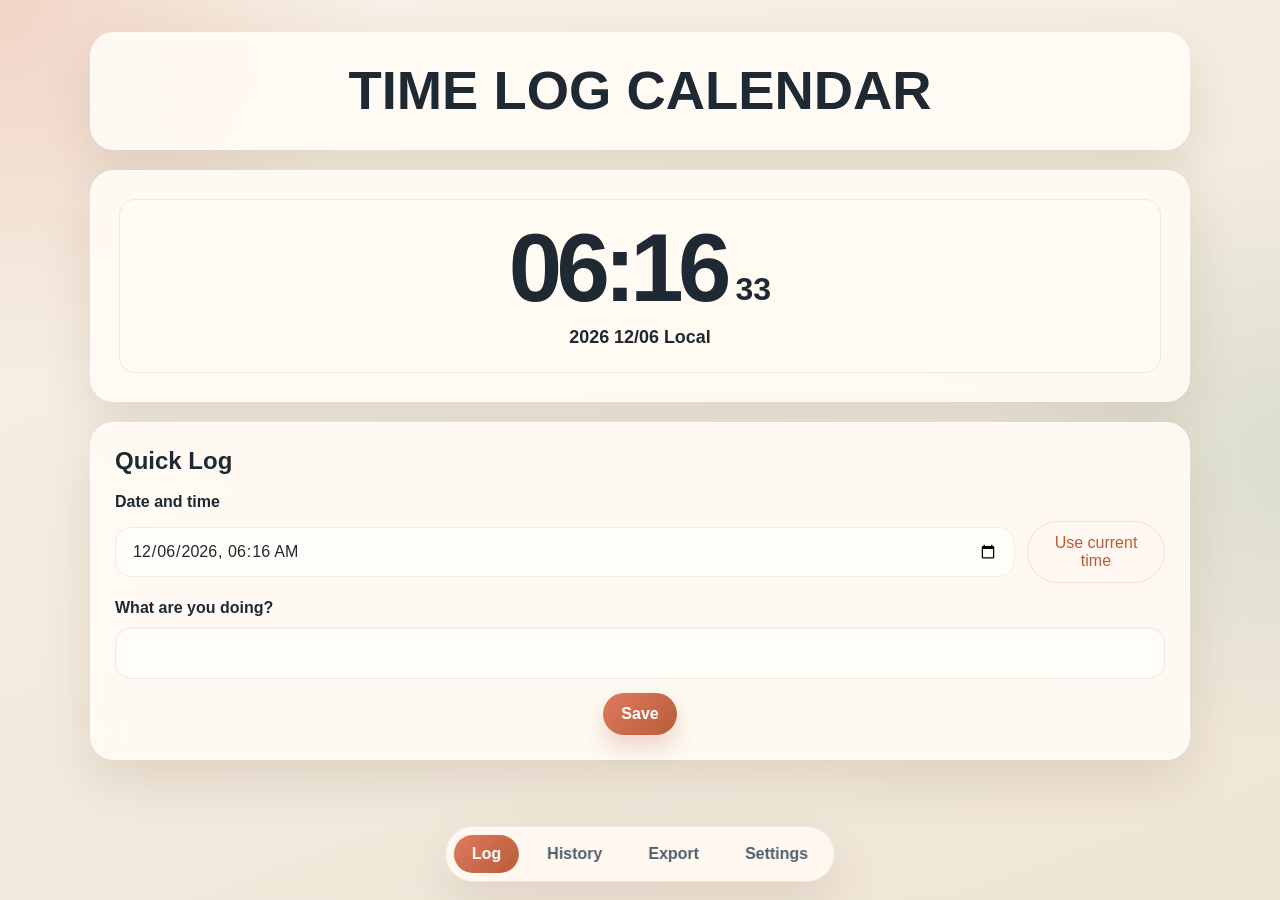
==== index.html @ 007bd1b7 "Move app files to root for GitHub Pages" ====
<!DOCTYPE html>
<html lang="ja">
<head>
  <meta charset="UTF-8">
  <meta name="viewport" content="width=device-width, initial-scale=1.0">
  <title>時間記録カレンダー</title>
  <link rel="stylesheet" href="./styles.css">
</head>
<body>
  <main class="app-shell">
    <section class="title-panel">
      <h1>TIME LOG CALENDAR</h1>
    </section>

    <section class="hero">
      <div class="clock-card" aria-label="この端末の現在日時">
        <div class="clock-main">
          <span id="currentHourMinute" class="clock-main-time">--:--</span>
          <span id="currentSeconds" class="clock-seconds">--</span>
        </div>
        <div class="clock-side">
          <p id="currentMeta" class="clock-meta">---- --/-- -</p>
        </div>
      </div>
    </section>

    <section class="tab-panel">
      <section id="recordTab" class="tab-content" role="tabpanel">
        <section class="panel input-panel">
          <div class="panel-heading">
            <h2 id="recordHeading">かんたん記録</h2>
          </div>
          <div class="manual-time-panel">
            <label id="dateTimeLabel" class="input-label" for="manualDateTimeInput">日時</label>
            <div class="datetime-row">
              <input id="manualDateTimeInput" class="datetime-input" type="datetime-local">
              <button id="useCurrentTimeButton" class="ghost-button" type="button">現在の時刻を取得</button>
            </div>
          </div>
          <label id="activityLabel" class="input-label" for="activityInput">今していること</label>
          <input
            id="activityInput"
            class="activity-input"
            maxlength="280"
            type="text"
          >
          <button id="saveButton" class="primary-button centered-action" type="button">記録する</button>
        </section>
      </section>

      <section id="reviewTab" class="tab-content" role="tabpanel" hidden>
        <section class="panel calendar-panel">
          <div class="calendar-header">
            <h2 id="calendarMonthLabel" class="calendar-inline-title">2026年8月</h2>
            <div class="calendar-month-nav">
              <button id="prevMonthButton" class="ghost-button month-nav-button" type="button" aria-label="前の月">‹</button>
              <button id="nextMonthButton" class="ghost-button month-nav-button" type="button" aria-label="次の月">›</button>
            </div>
          </div>
          <div id="calendarGrid" class="calendar-months"></div>
          <button id="toggleCalendarButton" class="calendar-toggle-button" type="button" aria-expanded="false">カレンダーを開く</button>
        </section>

        <section class="panel detail-panel">
          <div class="panel-heading">
            <h2 id="selectedDateLabel">08/24の記録</h2>
          </div>
          <div id="selectedEntries" class="entries-list">
            <p class="empty-state">まだ表示する記録がありません。</p>
          </div>
        </section>
      </section>

      <section id="textTab" class="tab-content" role="tabpanel" hidden>
        <section class="panel calendar-panel">
          <div class="calendar-header">
            <h2 id="textCalendarMonthLabel" class="calendar-inline-title">2026年8月</h2>
            <div class="calendar-month-nav">
              <button id="textPrevMonthButton" class="ghost-button month-nav-button" type="button" aria-label="前の期間">‹</button>
              <button id="textNextMonthButton" class="ghost-button month-nav-button" type="button" aria-label="次の期間">›</button>
            </div>
          </div>
          <div id="textCalendarGrid" class="calendar-months"></div>
          <button id="textToggleCalendarButton" class="calendar-toggle-button" type="button" aria-expanded="false">カレンダーを開く</button>
        </section>

        <section class="panel export-panel">
          <div class="panel-heading">
            <h2 id="textExportLabel">08/24をテキスト化</h2>
          </div>
          <textarea
            id="textExportOutput"
            class="export-output"
            readonly
            aria-label="テキスト化された記録"
          ></textarea>
          <button id="copyTextButton" class="primary-button centered-action" type="button">コピーする</button>
        </section>
      </section>

      <section id="settingsTab" class="tab-content" role="tabpanel" hidden>
        <section class="panel settings-panel">
          <div class="panel-heading">
            <h2 id="settingsHeading">設定</h2>
          </div>
          <div class="settings-group">
            <p id="languageLabel" class="input-label">言語</p>
            <div class="language-switch" role="group" aria-labelledby="languageLabel">
              <button id="languageJaButton" class="ghost-button language-button" type="button">日本語</button>
              <button id="languageEnButton" class="ghost-button language-button" type="button">English</button>
            </div>
          </div>
        </section>
      </section>
    </section>

    <nav class="bottom-nav" role="tablist" aria-label="記録タブ">
      <button id="recordTabButton" class="tab-button is-active" type="button" role="tab" aria-selected="true">記録</button>
      <button id="reviewTabButton" class="tab-button" type="button" role="tab" aria-selected="false">履歴</button>
      <button id="textTabButton" class="tab-button" type="button" role="tab" aria-selected="false">テキスト化</button>
      <button id="settingsTabButton" class="tab-button" type="button" role="tab" aria-selected="false">設定</button>
    </nav>
  </main>

  <div id="toastContainer" class="toast-container" aria-live="polite" aria-atomic="true"></div>

  <script src="./app.js"></script>
</body>
</html>
---- styles.css ----
:root {
  --bg: #f4efe6;
  --surface: rgba(255, 251, 245, 0.92);
  --surface-strong: #fffaf2;
  --ink: #1f2933;
  --muted: #52606d;
  --accent: #e07a5f;
  --accent-deep: #b85c38;
  --accent-soft: #f6d8c7;
  --line: rgba(31, 41, 51, 0.08);
  --shadow: 0 20px 50px rgba(79, 55, 35, 0.12);
  --radius-lg: 24px;
  --radius-md: 16px;
  --radius-sm: 12px;
  font-family: "Hiragino Sans", "Noto Sans JP", sans-serif;
}

* {
  box-sizing: border-box;
}

body {
  margin: 0;
  min-height: 100vh;
  color: var(--ink);
  background:
    radial-gradient(circle at top left, rgba(224, 122, 95, 0.24), transparent 24%),
    radial-gradient(circle at right, rgba(129, 178, 154, 0.2), transparent 22%),
    linear-gradient(160deg, #f7f1e7 0%, #efe5d6 100%);
}

.app-shell {
  width: min(1100px, calc(100% - 32px));
  margin: 0 auto;
  padding: 32px 0 112px;
  display: grid;
  gap: 20px;
}

.hero,
.panel,
.title-panel {
  background: var(--surface);
  backdrop-filter: blur(16px);
  border: 1px solid rgba(255, 255, 255, 0.5);
  border-radius: var(--radius-lg);
  box-shadow: var(--shadow);
}

.title-panel,
.hero {
  padding: 28px;
}

h1,
h2,
p {
  margin: 0;
}

h1 {
  font-size: clamp(2rem, 5vw, 3.4rem);
  line-height: 1.1;
  margin: 0;
  text-align: center;
}

.clock-card {
  padding: 22px 24px;
  border-radius: var(--radius-md);
  background: var(--surface-strong);
  border: 1px solid var(--line);
  display: flex;
  flex-direction: column;
  align-items: flex-start;
  justify-content: center;
  gap: 12px;
  min-height: 150px;
}

.clock-main {
  display: flex;
  align-items: flex-end;
  justify-content: center;
  gap: 10px;
  min-width: 0;
  width: 100%;
}

.clock-main-time {
  font-size: clamp(3rem, 10vw, 6rem);
  line-height: 0.95;
  font-weight: 800;
  letter-spacing: -0.06em;
}

.clock-seconds {
  font-size: clamp(1rem, 3.3vw, 2rem);
  line-height: 1;
  font-weight: 700;
  color: var(--ink);
  margin-bottom: 0.5rem;
}

.clock-side {
  width: 100%;
}

.clock-meta {
  font-size: clamp(0.98rem, 2vw, 1.12rem);
  line-height: 1.4;
  color: var(--ink);
  font-weight: 700;
  text-align: center;
}

.tab-panel {
  display: grid;
  gap: 14px;
}

.bottom-nav {
  position: fixed;
  left: 50%;
  bottom: 18px;
  transform: translateX(-50%);
  display: inline-flex;
  gap: 10px;
  padding: 8px;
  border-radius: 999px;
  background: rgba(255, 250, 242, 0.9);
  border: 1px solid var(--line);
  box-shadow: var(--shadow);
  z-index: 20;
  backdrop-filter: blur(16px);
}

.tab-button {
  border: none;
  background: transparent;
  color: var(--muted);
  padding: 10px 18px;
  border-radius: 999px;
  font: inherit;
  font-weight: 700;
  cursor: pointer;
}

.tab-button.is-active {
  background: linear-gradient(135deg, var(--accent) 0%, var(--accent-deep) 100%);
  color: #fff;
}

.tab-content {
  display: grid;
  gap: 20px;
}

[hidden] {
  display: none !important;
}

.panel {
  padding: 24px;
}

.panel-heading {
  margin-bottom: 18px;
}

.input-panel {
  display: grid;
}

.input-label {
  display: inline-block;
  margin-bottom: 10px;
  font-weight: 700;
}

.activity-input {
  width: 100%;
  border: 1px solid var(--line);
  border-radius: var(--radius-md);
  background: #fffdf8;
  padding: 16px;
  font: inherit;
  color: var(--ink);
  box-shadow: inset 0 1px 2px rgba(31, 41, 51, 0.06);
}

.manual-time-panel {
  margin-bottom: 16px;
}

.datetime-row {
  display: flex;
  align-items: center;
  gap: 12px;
}

.datetime-input {
  width: 100%;
  border: 1px solid var(--line);
  border-radius: var(--radius-md);
  background: #fffdf8;
  padding: 14px 16px;
  font: inherit;
  color: var(--ink);
  flex: 1 1 auto;
}

.datetime-input:focus {
  outline: 3px solid rgba(224, 122, 95, 0.2);
  border-color: var(--accent);
}

.activity-input:focus {
  outline: 3px solid rgba(224, 122, 95, 0.2);
  border-color: var(--accent);
}

.primary-button,
.ghost-button,
.day-button {
  font: inherit;
  cursor: pointer;
  transition: transform 160ms ease, box-shadow 160ms ease, background 160ms ease;
}

.primary-button,
.ghost-button {
  border-radius: 999px;
  padding: 12px 18px;
  border: none;
}

.primary-button {
  margin-top: 14px;
  background: linear-gradient(135deg, var(--accent) 0%, var(--accent-deep) 100%);
  color: #fff;
  font-weight: 700;
  box-shadow: 0 12px 24px rgba(184, 92, 56, 0.24);
}

.centered-action {
  justify-self: center;
}

.ghost-button {
  background: #fff8f2;
  color: var(--accent-deep);
  border: 1px solid rgba(224, 122, 95, 0.22);
}

.primary-button:hover,
.ghost-button:hover,
.day-button:hover {
  transform: translateY(-1px);
}

.calendar-header {
  display: flex;
  justify-content: space-between;
  align-items: center;
  gap: 12px;
  margin-bottom: 8px;
}

.calendar-inline-title {
  font-size: clamp(1.4rem, 3vw, 2rem);
  font-weight: 800;
}

.calendar-month-nav {
  display: inline-flex;
  gap: 8px;
  align-items: center;
}

.month-nav-button {
  min-width: 44px;
  min-height: 44px;
  padding: 0;
  font-size: 1.4rem;
}

.calendar-toggle-button {
  border: none;
  background: transparent;
  color: var(--muted);
  display: block;
  font: inherit;
  font-weight: 700;
  cursor: pointer;
  margin: 0 auto;
  padding: 4px 8px;
  text-align: center;
}

.calendar-months {
  display: grid;
  gap: 14px;
}

.calendar-month-section {
  display: grid;
  gap: 10px;
}

.weekday-row,
.calendar-grid {
  display: grid;
  grid-template-columns: repeat(7, minmax(0, 1fr));
  gap: 8px;
}

.weekday-row {
  margin-bottom: 10px;
  color: var(--muted);
  font-size: 0.9rem;
  text-align: center;
}

.calendar-grid {
  min-height: 0;
}

.day-button,
.day-placeholder {
  min-height: 58px;
  border-radius: var(--radius-sm);
}

.day-placeholder {
  background: rgba(255, 255, 255, 0.3);
  border: 1px dashed rgba(31, 41, 51, 0.05);
}

.day-button {
  border: 1px solid var(--line);
  background: #fffdf9;
  padding: 8px;
  text-align: left;
  display: flex;
  flex-direction: column;
  justify-content: space-between;
}

.day-button.has-entry {
  background: linear-gradient(180deg, #fff7ef 0%, #fde7d7 100%);
  border-color: rgba(224, 122, 95, 0.35);
}

.day-button.is-selected {
  outline: 3px solid rgba(224, 122, 95, 0.22);
}

.day-number {
  font-size: 1rem;
  font-weight: 700;
}

.entry-count {
  color: var(--accent-deep);
  font-size: 0.82rem;
  font-weight: 700;
}

.entries-list {
  display: grid;
  gap: 12px;
}

.settings-panel,
.settings-group {
  display: grid;
  gap: 16px;
}

.language-switch {
  display: flex;
  gap: 12px;
  flex-wrap: wrap;
}

.language-button.is-active {
  background: linear-gradient(135deg, var(--accent) 0%, var(--accent-deep) 100%);
  color: #fff;
  border-color: transparent;
}

.export-panel {
  display: grid;
  gap: 16px;
}

.export-output {
  width: 100%;
  min-height: 240px;
  border: 1px solid var(--line);
  border-radius: var(--radius-md);
  background: #fffdf8;
  padding: 16px;
  font: inherit;
  color: var(--ink);
  line-height: 1.7;
  resize: vertical;
  box-shadow: inset 0 1px 2px rgba(31, 41, 51, 0.06);
}

.export-output:focus {
  outline: 3px solid rgba(224, 122, 95, 0.2);
  border-color: var(--accent);
}

.entry-card {
  position: relative;
}

.entry-delete {
  position: absolute;
  top: 10px;
  right: 10px;
  width: 32px;
  height: 32px;
  border-radius: 999px;
  border: 1px solid rgba(31, 41, 51, 0.1);
  background: #fff4eb;
  color: var(--accent-deep);
  font: inherit;
  font-weight: 800;
  cursor: pointer;
}

.toast-container {
  position: fixed;
  top: 18px;
  left: 50%;
  transform: translateX(-50%);
  width: min(560px, calc(100% - 24px));
  display: grid;
  gap: 10px;
  z-index: 1000;
  pointer-events: none;
}

.toast {
  padding: 14px 16px;
  border-radius: 16px;
  color: #fff;
  box-shadow: 0 14px 32px rgba(31, 41, 51, 0.18);
  animation: toast-in 180ms ease;
}

.toast.error {
  background: linear-gradient(135deg, #c44536 0%, #8f2d24 100%);
}

.toast.success {
  background: linear-gradient(135deg, #3b7a57 0%, #29533b 100%);
}

.entry-card,
.empty-state {
  border-radius: var(--radius-md);
  padding: 16px;
  background: #fffdf8;
  border: 1px solid var(--line);
}

.entry-time {
  display: inline-block;
  margin-bottom: 8px;
  font-size: 0.88rem;
  font-weight: 700;
  color: var(--accent-deep);
}

.entry-text {
  white-space: pre-wrap;
  line-height: 1.6;
}

@media (max-width: 760px) {
  .app-shell {
    width: min(100% - 20px, 100%);
    padding-top: 20px;
  }

  .hero,
  .panel,
  .title-panel {
    padding: 18px;
  }

  .calendar-header {
    flex-direction: row;
    align-items: center;
  }

  .clock-card {
    min-height: auto;
  }

  .clock-main,
  .clock-side {
    width: 100%;
  }

  .datetime-row {
    flex-direction: column;
    align-items: stretch;
  }

  .bottom-nav {
    width: calc(100% - 24px);
    justify-content: center;
    bottom: 12px;
    gap: 6px;
    flex-wrap: wrap;
  }

  .clock-main {
    padding-bottom: 4px;
  }

  .clock-side {
    padding-top: 0;
  }

  .calendar-grid {
    min-height: auto;
  }

  .day-button,
  .day-placeholder {
    min-height: 56px;
  }
}

@keyframes toast-in {
  from {
    opacity: 0;
    transform: translateY(-8px);
  }

  to {
    opacity: 1;
    transform: translateY(0);
  }
}
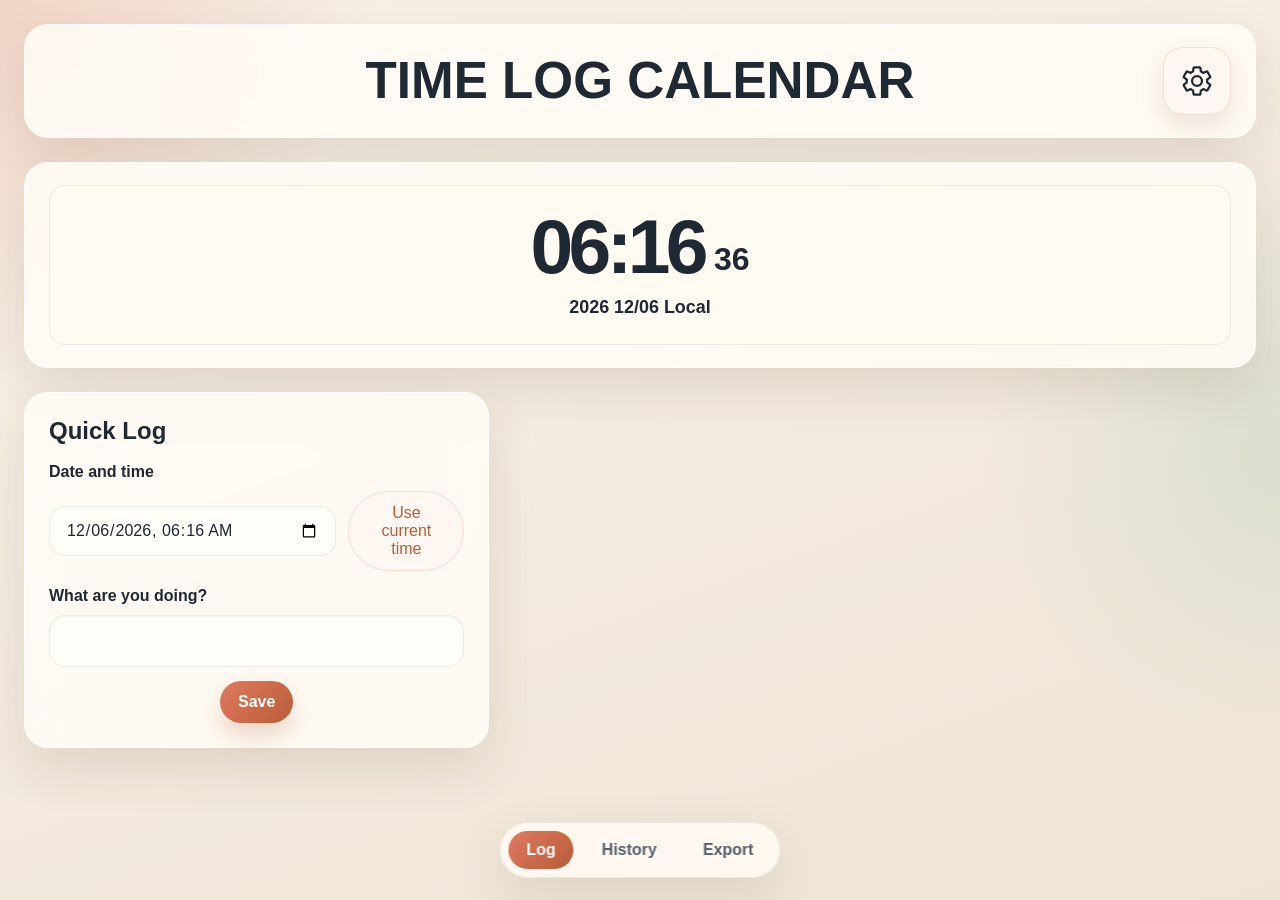
==== commit 2ab7362c: "Update layout" ====
--- a/index.html
+++ b/index.html
@@ -9,10 +9,17 @@
 <body>
   <main class="app-shell">
     <section class="title-panel">
-      <h1>TIME LOG CALENDAR</h1>
+      <div class="title-bar">
+        <h1>TIME LOG CALENDAR</h1>
+        <button id="settingsIconButton" class="icon-button" type="button" aria-label="設定">
+          <svg viewBox="0 0 24 24" aria-hidden="true">
+            <path d="M19.14 12.94c.04-.31.06-.63.06-.94s-.02-.63-.06-.94l2.03-1.58a.5.5 0 0 0 .12-.64l-1.92-3.32a.5.5 0 0 0-.6-.22l-2.39.96a7.2 7.2 0 0 0-1.63-.94l-.36-2.54a.5.5 0 0 0-.5-.42h-3.84a.5.5 0 0 0-.5.42l-.36 2.54c-.58.22-1.13.53-1.63.94l-2.39-.96a.5.5 0 0 0-.6.22L2.65 8.84a.5.5 0 0 0 .12.64L4.8 11.06c-.04.31-.06.63-.06.94s.02.63.06.94l-2.03 1.58a.5.5 0 0 0-.12.64l1.92 3.32a.5.5 0 0 0 .6.22l2.39-.96c.5.41 1.05.72 1.63.94l.36 2.54a.5.5 0 0 0 .5.42h3.84a.5.5 0 0 0 .5-.42l.36-2.54c.58-.22 1.13-.53 1.63-.94l2.39.96a.5.5 0 0 0 .6-.22l1.92-3.32a.5.5 0 0 0-.12-.64zM12 15.5A3.5 3.5 0 1 1 12 8.5a3.5 3.5 0 0 1 0 7z"/>
+          </svg>
+        </button>
+      </div>
     </section>
 
-    <section class="hero">
+    <section id="heroSection" class="hero">
       <div class="clock-card" aria-label="この端末の現在日時">
         <div class="clock-main">
           <span id="currentHourMinute" class="clock-main-time">--:--</span>
@@ -118,7 +125,6 @@
       <button id="recordTabButton" class="tab-button is-active" type="button" role="tab" aria-selected="true">記録</button>
       <button id="reviewTabButton" class="tab-button" type="button" role="tab" aria-selected="false">履歴</button>
       <button id="textTabButton" class="tab-button" type="button" role="tab" aria-selected="false">テキスト化</button>
-      <button id="settingsTabButton" class="tab-button" type="button" role="tab" aria-selected="false">設定</button>
     </nav>
   </main>
 
--- a/styles.css
+++ b/styles.css
@@ -52,6 +52,14 @@
   padding: 28px;
 }
 
+.title-bar {
+  position: relative;
+  display: flex;
+  align-items: center;
+  justify-content: center;
+  min-height: 62px;
+}
+
 h1,
 h2,
 p {
@@ -63,6 +71,35 @@
   line-height: 1.1;
   margin: 0;
   text-align: center;
+  width: 100%;
+  padding-inline: 88px;
+}
+
+.icon-button {
+  position: absolute;
+  top: 0;
+  right: 0;
+  width: 62px;
+  height: 62px;
+  display: inline-flex;
+  align-items: center;
+  justify-content: center;
+  border: 1px solid rgba(224, 122, 95, 0.22);
+  border-radius: 20px;
+  background: #fff8f2;
+  color: var(--ink);
+  cursor: pointer;
+  box-shadow: 0 10px 24px rgba(79, 55, 35, 0.12);
+}
+
+.icon-button svg {
+  width: 34px;
+  height: 34px;
+  fill: none;
+  stroke: currentColor;
+  stroke-width: 1.6;
+  stroke-linecap: round;
+  stroke-linejoin: round;
 }
 
 .clock-card {
@@ -482,7 +519,83 @@
   line-height: 1.6;
 }
 
-@media (max-width: 760px) {
+@media (orientation: landscape) {
+  .app-shell {
+    width: min(1280px, calc(100% - 48px));
+    padding-top: 24px;
+    gap: 24px;
+  }
+
+  .tab-panel {
+    justify-items: start;
+  }
+
+  .title-panel,
+  .hero {
+    padding: 22px 24px;
+  }
+
+  h1 {
+    font-size: clamp(2.4rem, 4vw, 4.6rem);
+    padding-inline: 96px;
+  }
+
+  .icon-button {
+    width: 68px;
+    height: 68px;
+  }
+
+  .title-bar {
+    min-height: 68px;
+  }
+
+  .clock-card {
+    min-height: 0;
+    padding: 24px 28px;
+  }
+
+  .clock-main-time {
+    font-size: clamp(4rem, 6vw, 5.8rem);
+  }
+
+  #recordTab,
+  #settingsTab {
+    max-width: 780px;
+    margin: 0;
+    justify-self: start;
+  }
+
+  #reviewTab,
+  #textTab {
+    grid-template-columns: minmax(380px, 460px) minmax(0, 1fr);
+    align-items: start;
+  }
+
+  #reviewTab .calendar-panel,
+  #textTab .calendar-panel {
+    position: sticky;
+    top: 24px;
+  }
+
+  .calendar-grid {
+    gap: 10px;
+  }
+
+  .day-button,
+  .day-placeholder {
+    min-height: 72px;
+  }
+
+  .export-output {
+    min-height: 420px;
+  }
+
+  .bottom-nav {
+    bottom: 22px;
+  }
+}
+
+@media (orientation: portrait) {
   .app-shell {
     width: min(100% - 20px, 100%);
     padding-top: 20px;
@@ -492,6 +605,25 @@
   .panel,
   .title-panel {
     padding: 18px;
+  }
+
+  .title-bar {
+    min-height: 52px;
+  }
+
+  .icon-button {
+    width: 52px;
+    height: 52px;
+    border-radius: 16px;
+  }
+
+  .icon-button svg {
+    width: 28px;
+    height: 28px;
+  }
+
+  h1 {
+    padding-inline: 64px;
   }
 
   .calendar-header {
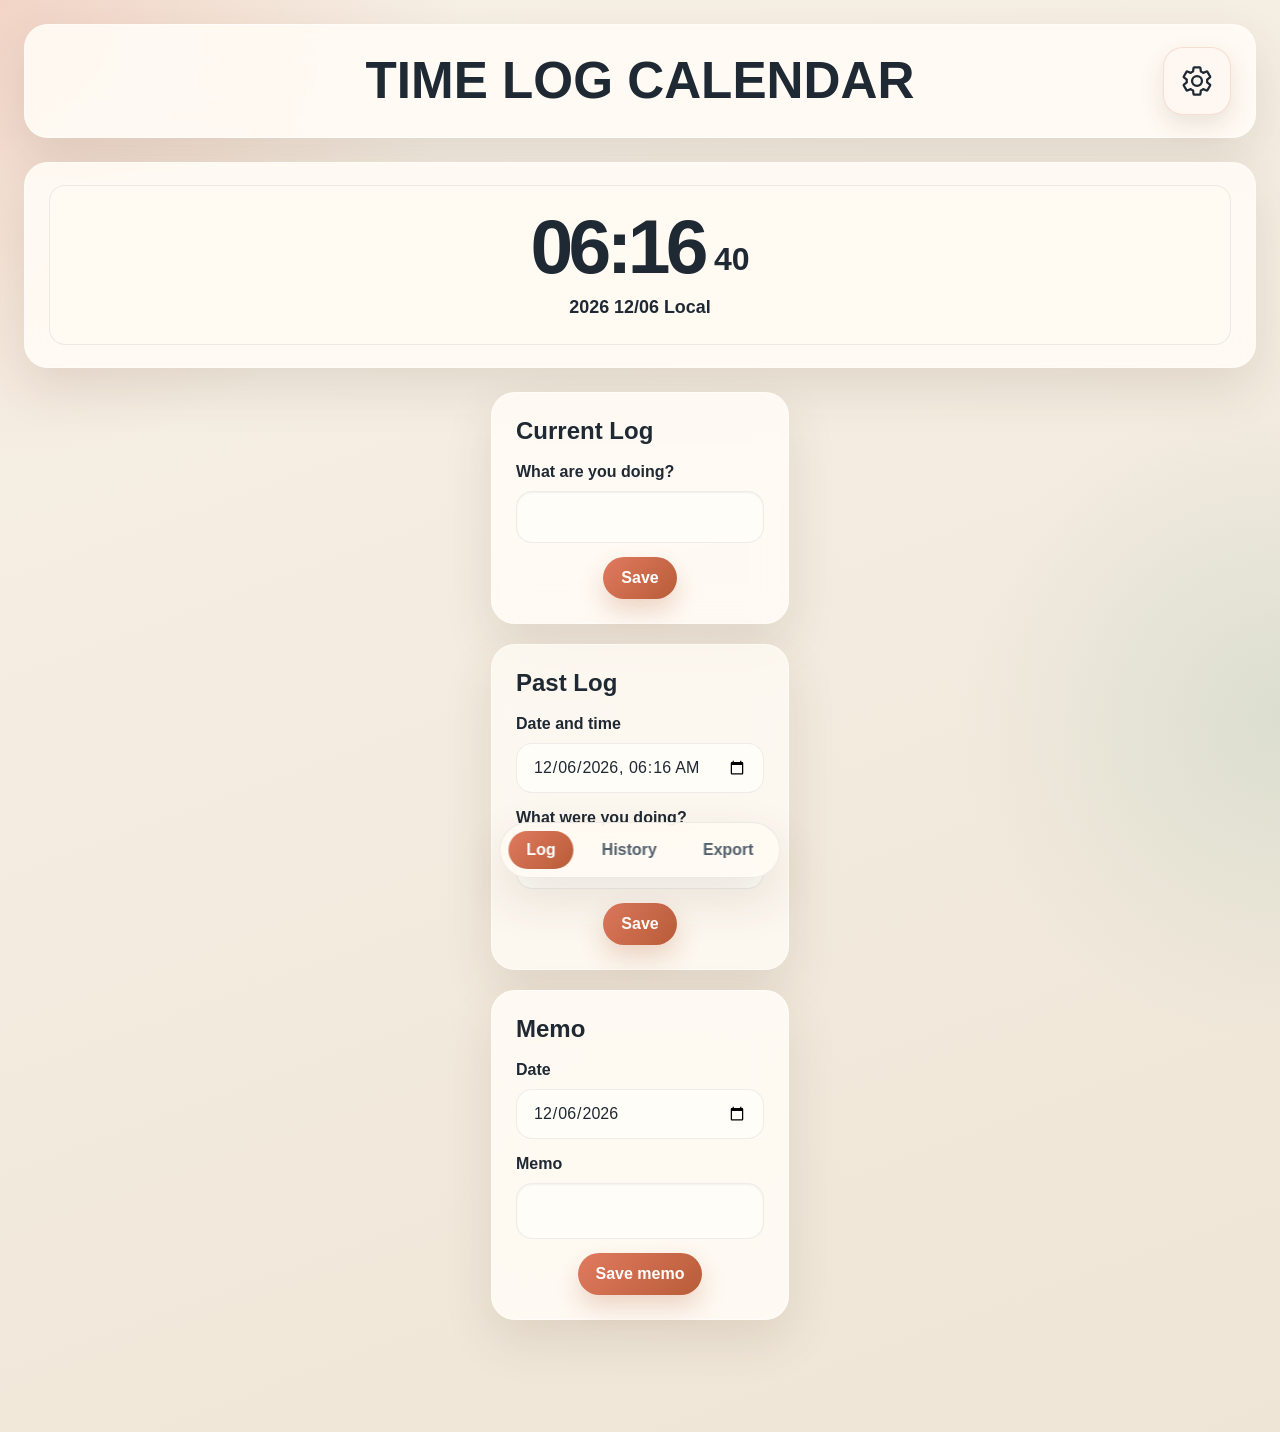
==== commit beb32de0: "Update layout" ====
--- a/index.html
+++ b/index.html
@@ -37,14 +37,27 @@
           <div class="panel-heading">
             <h2 id="recordHeading">かんたん記録</h2>
           </div>
+          <label id="currentActivityLabel" class="input-label" for="currentActivityInput">今していること</label>
+          <input
+            id="currentActivityInput"
+            class="activity-input"
+            maxlength="280"
+            type="text"
+          >
+          <button id="currentSaveButton" class="primary-button centered-action" type="button">記録する</button>
+        </section>
+
+        <section class="panel input-panel past-input-panel">
+          <div class="panel-heading">
+            <h2 id="pastRecordHeading">過去の記録</h2>
+          </div>
           <div class="manual-time-panel">
             <label id="dateTimeLabel" class="input-label" for="manualDateTimeInput">日時</label>
             <div class="datetime-row">
               <input id="manualDateTimeInput" class="datetime-input" type="datetime-local">
-              <button id="useCurrentTimeButton" class="ghost-button" type="button">現在の時刻を取得</button>
             </div>
           </div>
-          <label id="activityLabel" class="input-label" for="activityInput">今していること</label>
+          <label id="activityLabel" class="input-label" for="activityInput">過去していたこと</label>
           <input
             id="activityInput"
             class="activity-input"
@@ -52,6 +65,21 @@
             type="text"
           >
           <button id="saveButton" class="primary-button centered-action" type="button">記録する</button>
+        </section>
+
+        <section class="panel memo-panel">
+          <div class="panel-heading">
+            <h2 id="memoHeading">メモ</h2>
+          </div>
+          <div class="manual-time-panel">
+            <label id="memoDateTimeLabel" class="input-label" for="memoDateTimeInput">日付</label>
+            <div class="datetime-row">
+              <input id="memoDateTimeInput" class="datetime-input" type="date">
+            </div>
+          </div>
+          <label id="memoTextLabel" class="input-label" for="memoInput">メモしたいこと</label>
+          <input id="memoInput" class="memo-input" maxlength="280" type="text">
+          <button id="saveMemoButton" class="primary-button centered-action" type="button">メモを保存</button>
         </section>
       </section>
 
@@ -95,6 +123,10 @@
           <div class="panel-heading">
             <h2 id="textExportLabel">08/24をテキスト化</h2>
           </div>
+          <div class="export-mode-switch" role="group" aria-label="テキスト化範囲">
+            <button id="exportDayButton" class="ghost-button export-mode-button" type="button">この日</button>
+            <button id="exportAllButton" class="ghost-button export-mode-button is-active" type="button">全履歴</button>
+          </div>
           <textarea
             id="textExportOutput"
             class="export-output"
--- a/styles.css
+++ b/styles.css
@@ -209,13 +209,18 @@
   display: grid;
 }
 
+.past-input-panel {
+  background: rgba(255, 251, 245, 0.76);
+}
+
 .input-label {
   display: inline-block;
   margin-bottom: 10px;
   font-weight: 700;
 }
 
-.activity-input {
+.activity-input,
+.memo-input {
   width: 100%;
   border: 1px solid var(--line);
   border-radius: var(--radius-md);
@@ -252,7 +257,8 @@
   border-color: var(--accent);
 }
 
-.activity-input:focus {
+.activity-input:focus,
+.memo-input:focus {
   outline: 3px solid rgba(224, 122, 95, 0.2);
   border-color: var(--accent);
 }
@@ -415,6 +421,35 @@
   gap: 16px;
 }
 
+.memo-panel {
+  display: grid;
+}
+
+.memo-input {
+  min-height: auto;
+  line-height: 1.4;
+}
+
+.memo-card {
+  position: relative;
+  border-radius: var(--radius-md);
+  padding: 16px;
+  background: #fff8f2;
+  border: 1px solid rgba(224, 122, 95, 0.22);
+}
+
+.memo-card-label {
+  display: inline-block;
+  margin-bottom: 8px;
+  font-size: 0.88rem;
+  font-weight: 800;
+  color: var(--accent-deep);
+}
+
+.memo-empty {
+  background: #fff8f2;
+}
+
 .language-switch {
   display: flex;
   gap: 12px;
@@ -430,6 +465,19 @@
 .export-panel {
   display: grid;
   gap: 16px;
+}
+
+.export-mode-switch {
+  display: flex;
+  justify-content: center;
+  gap: 10px;
+  flex-wrap: wrap;
+}
+
+.export-mode-button.is-active {
+  background: linear-gradient(135deg, var(--accent) 0%, var(--accent-deep) 100%);
+  color: #fff;
+  border-color: transparent;
 }
 
 .export-output {
@@ -526,10 +574,6 @@
     gap: 24px;
   }
 
-  .tab-panel {
-    justify-items: start;
-  }
-
   .title-panel,
   .hero {
     padding: 22px 24px;
@@ -561,8 +605,7 @@
   #recordTab,
   #settingsTab {
     max-width: 780px;
-    margin: 0;
-    justify-self: start;
+    margin: 0 auto;
   }
 
   #reviewTab,
@@ -649,8 +692,11 @@
     width: calc(100% - 24px);
     justify-content: center;
     bottom: 12px;
-    gap: 6px;
-    flex-wrap: wrap;
+    gap: 4px;
+  }
+
+  .tab-button {
+    padding: 10px 12px;
   }
 
   .clock-main {
